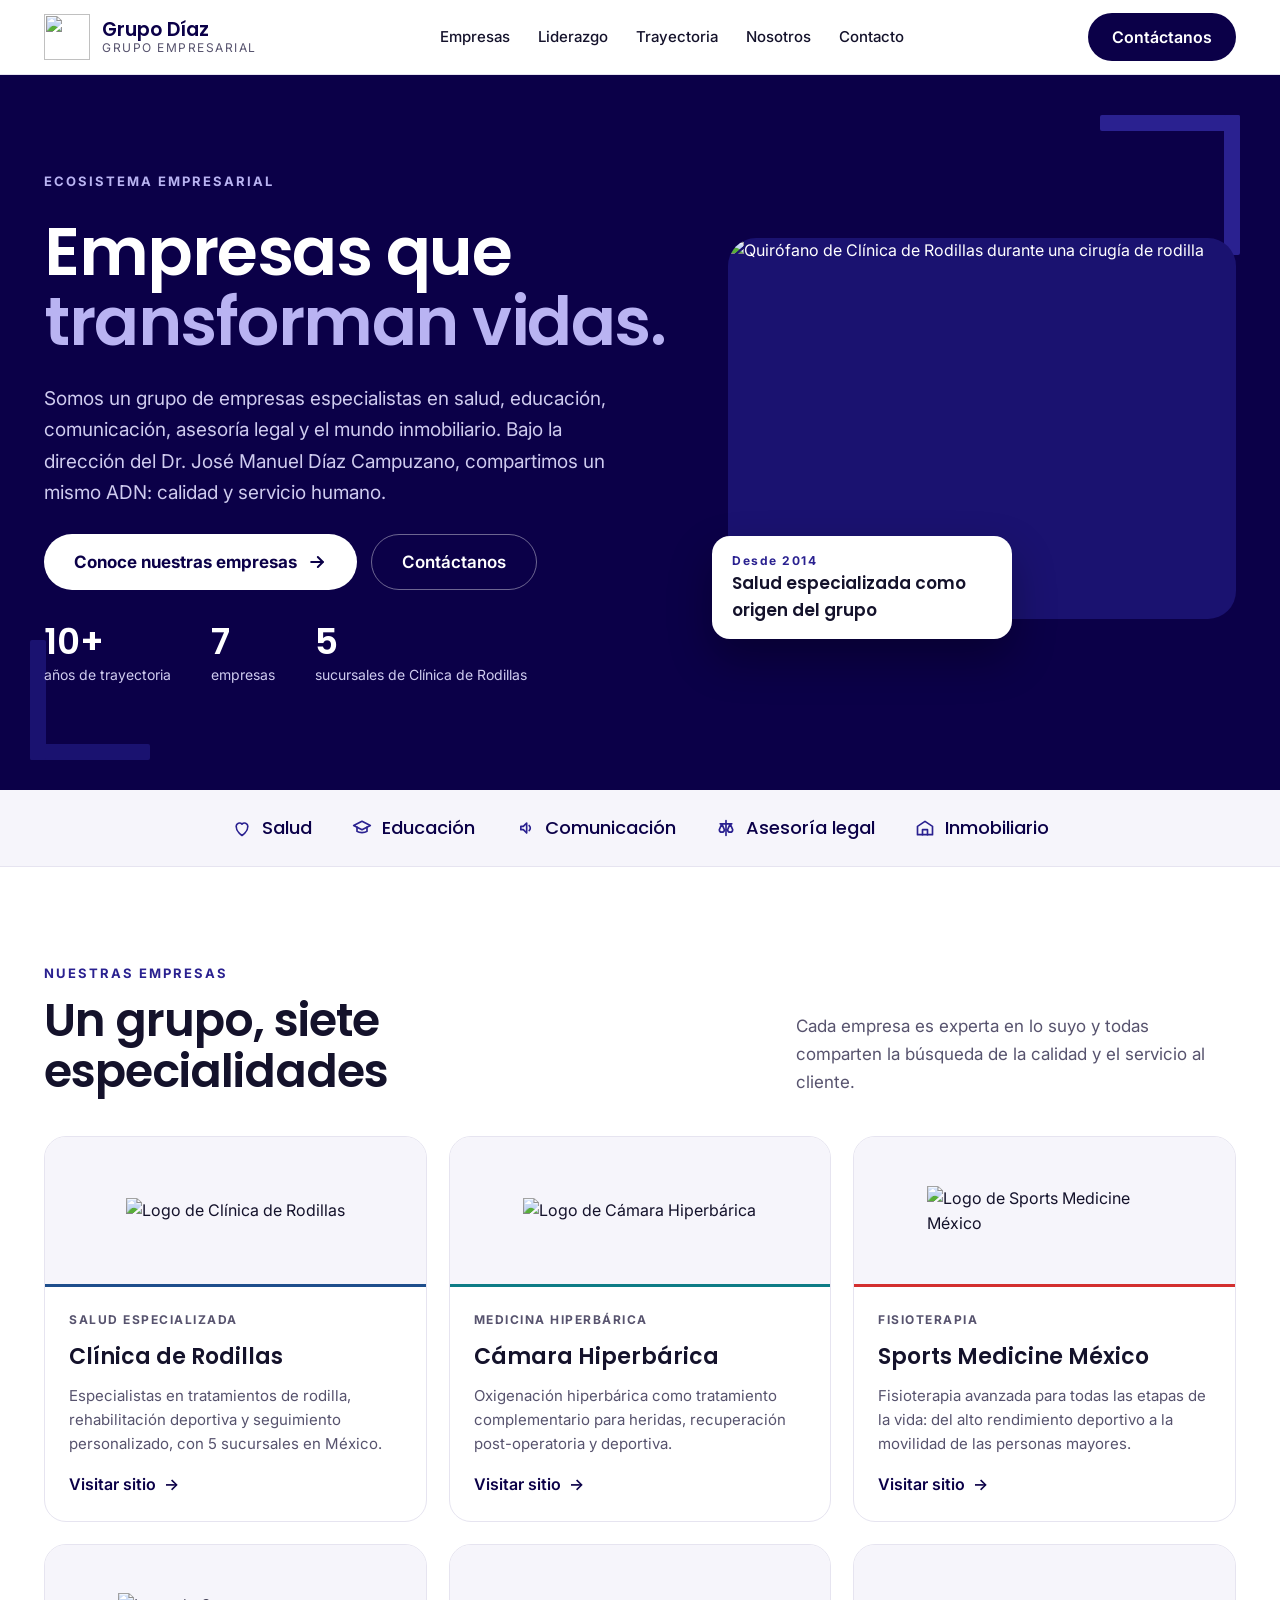
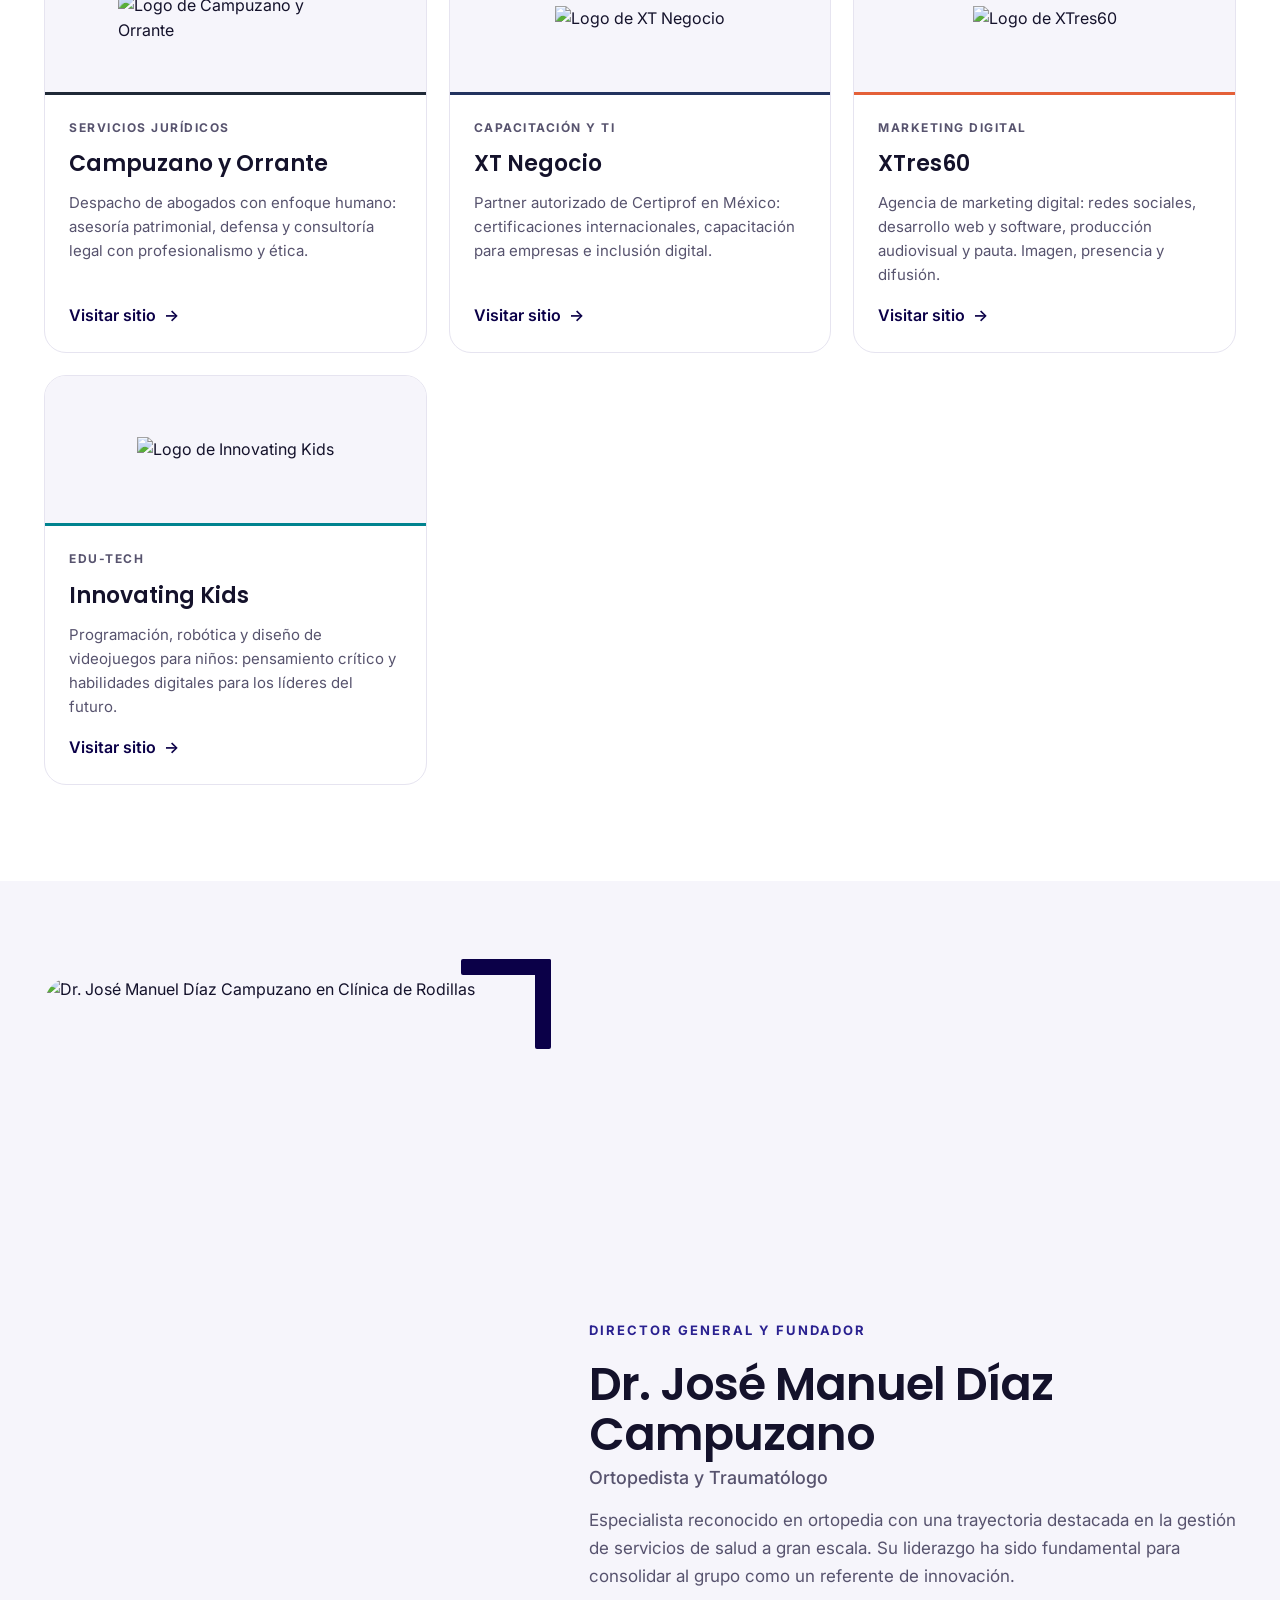
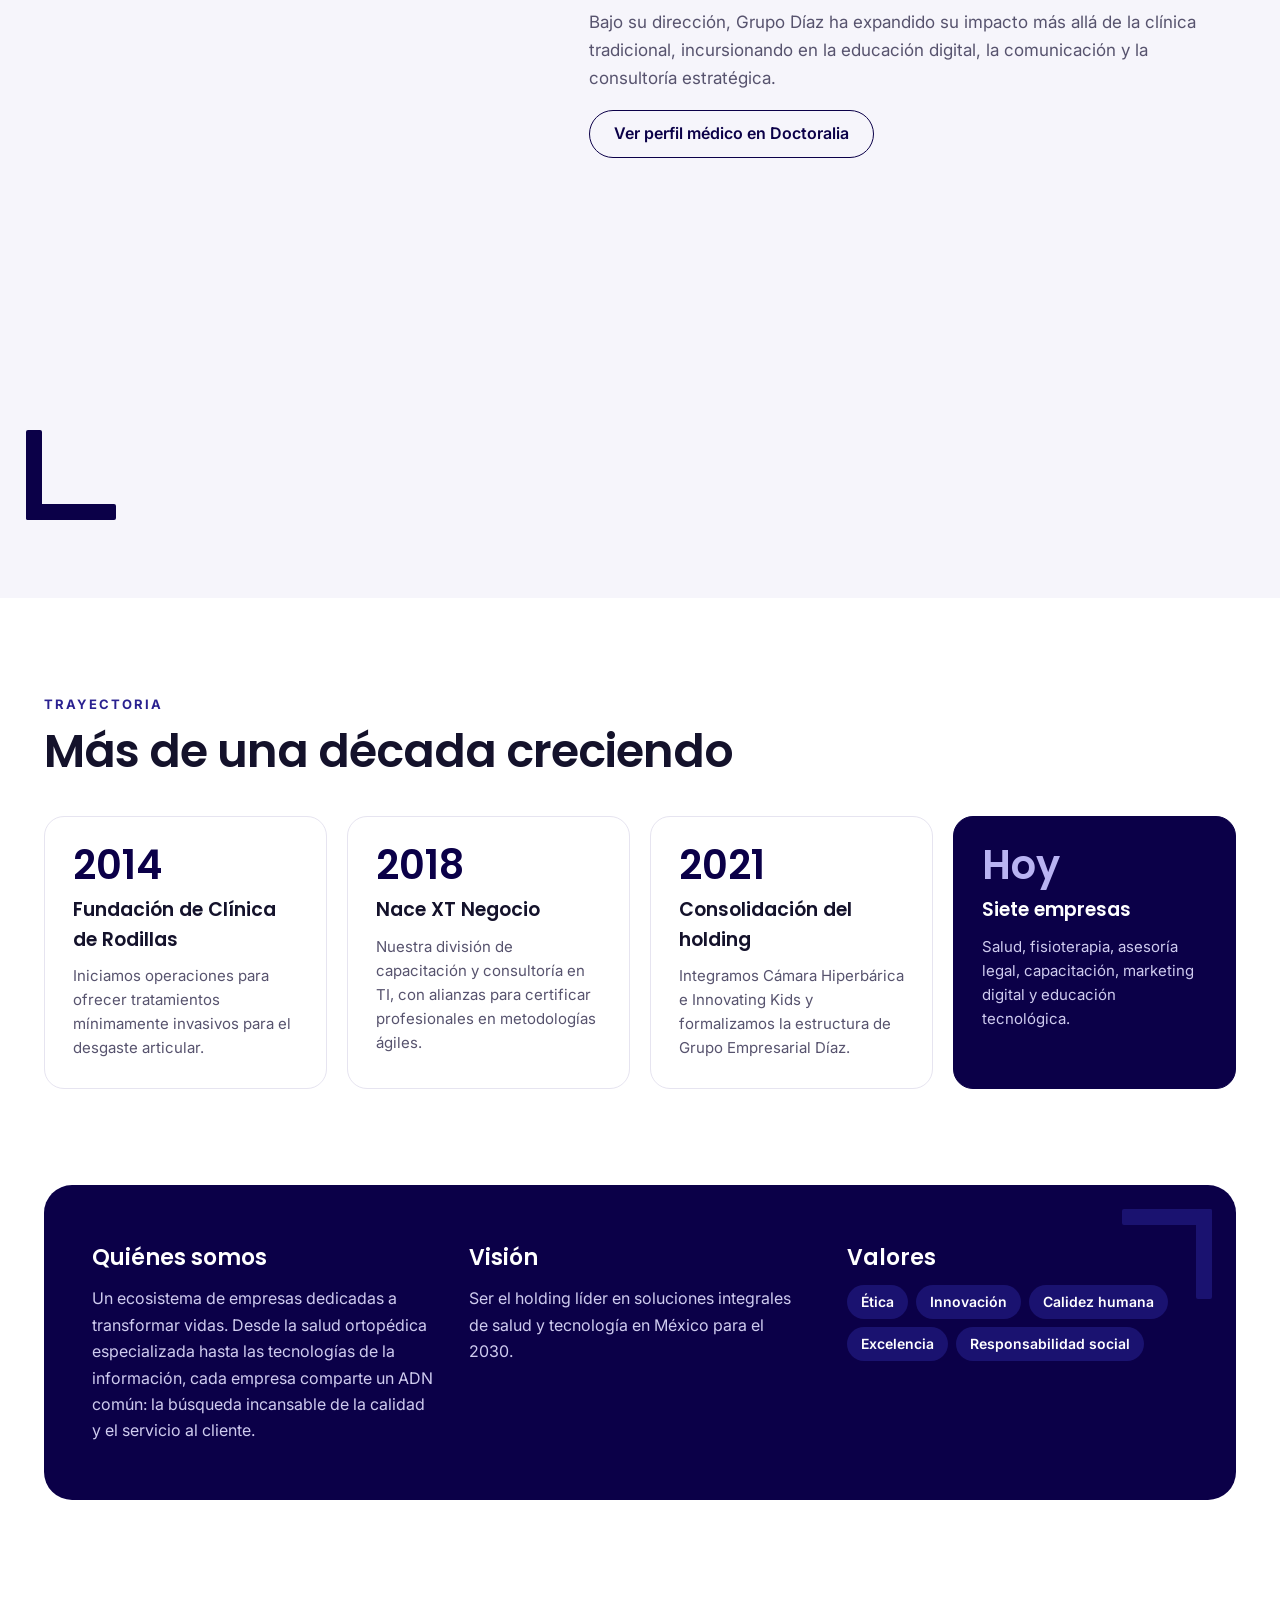
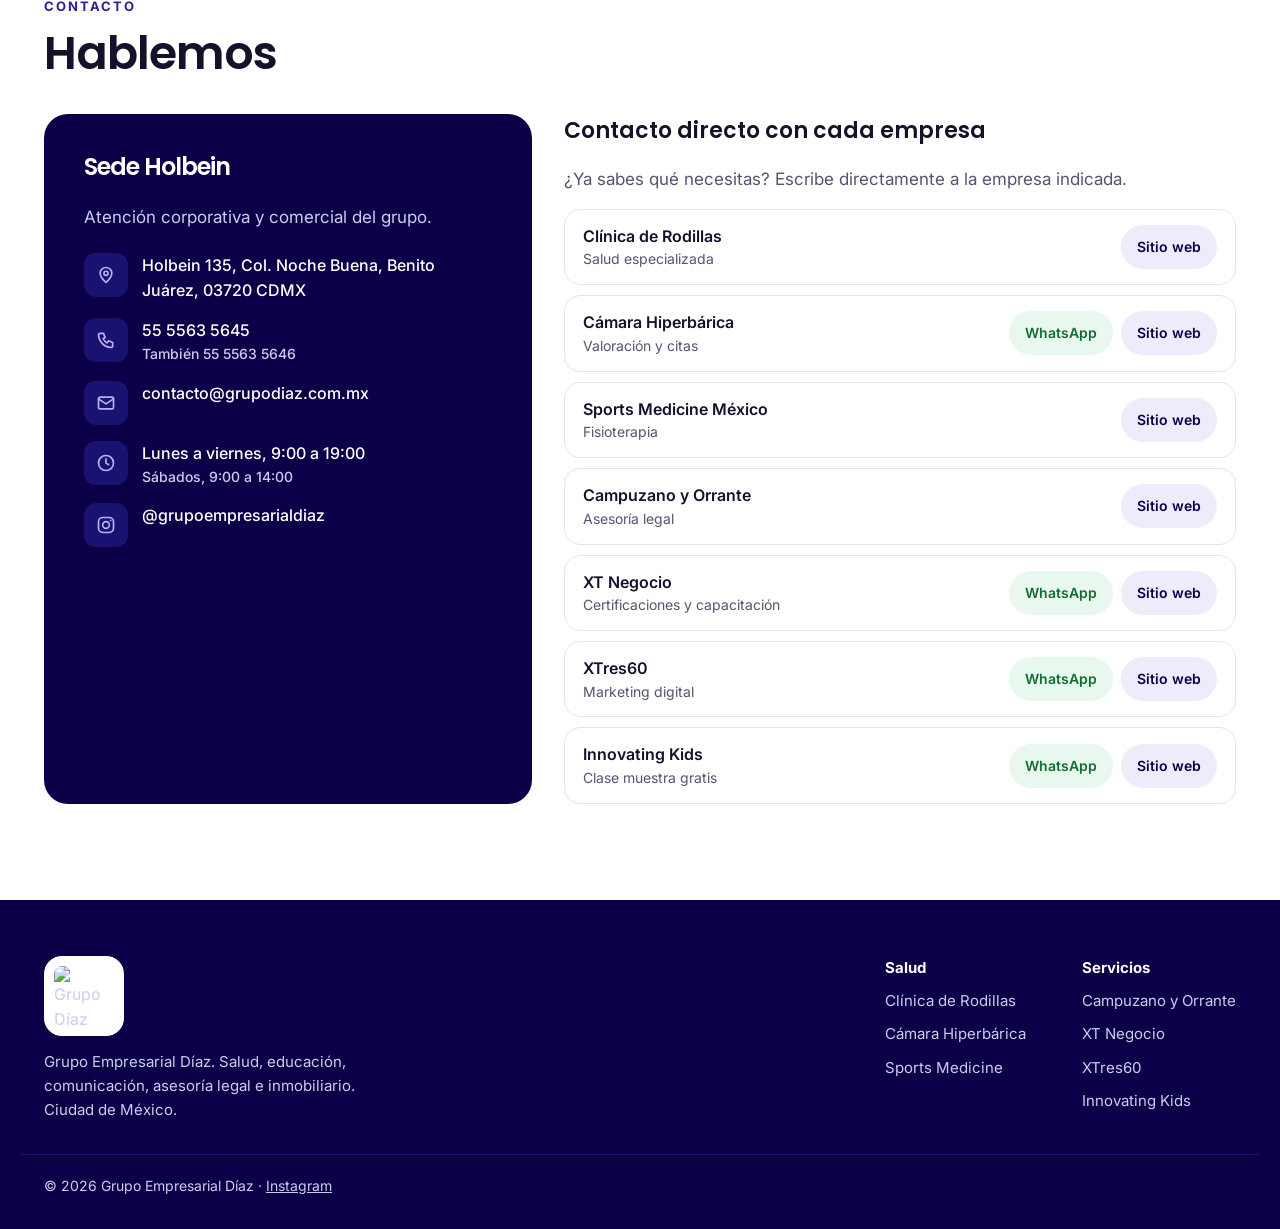
==== index.html @ 1ba54224 "Sitio nuevo de Grupo Empresarial Díaz Portal del grupo con la identidad del logo "GD" (índigo): sect" ====
<!doctype html>
<html lang="es-MX">
<head>
  <meta charset="utf-8">
  <meta name="viewport" content="width=device-width, initial-scale=1">
  <title>Grupo Empresarial Díaz | Salud, educación, comunicación y asesoría legal</title>
  <meta name="description" content="Grupo Empresarial Díaz: un ecosistema de empresas en salud, educación, comunicación, asesoría legal e inmobiliario, bajo la dirección del Dr. José Manuel Díaz Campuzano.">
  <link rel="canonical" href="https://grupoempresarialdiaz.com.mx/">
  <meta name="theme-color" content="#0B0048">

  <meta property="og:type" content="website">
  <meta property="og:locale" content="es_MX">
  <meta property="og:site_name" content="Grupo Empresarial Díaz">
  <meta property="og:title" content="Grupo Empresarial Díaz | Un ecosistema para transformar vidas">
  <meta property="og:description" content="Salud, educación, comunicación, asesoría legal e inmobiliario.">
  <meta property="og:url" content="https://grupoempresarialdiaz.com.mx/">
  <meta property="og:image" content="https://grupoempresarialdiaz.com.mx/img/gd.jpg">
  <meta name="twitter:card" content="summary_large_image">

  <link rel="icon" href="img/logo.png">
  <link rel="preconnect" href="https://fonts.googleapis.com">
  <link rel="preconnect" href="https://fonts.gstatic.com" crossorigin>
  <link href="https://fonts.googleapis.com/css2?family=Poppins:wght@500;600&family=Inter:wght@400;500;600;700&display=swap" rel="stylesheet">
  <link rel="stylesheet" href="css/styles.css">

  <script type="application/ld+json">
  {
    "@context": "https://schema.org",
    "@type": "Organization",
    "name": "Grupo Empresarial Díaz",
    "alternateName": "Grupo Díaz",
    "url": "https://grupoempresarialdiaz.com.mx/",
    "logo": "https://grupoempresarialdiaz.com.mx/img/logo.png",
    "telephone": "+52 55 5563 5645",
    "founder": { "@type": "Person", "name": "Dr. José Manuel Díaz Campuzano", "jobTitle": "Director General y Fundador" },
    "address": {
      "@type": "PostalAddress",
      "streetAddress": "Holbein 135, Col. Noche Buena",
      "addressLocality": "Benito Juárez",
      "addressRegion": "Ciudad de México",
      "postalCode": "03720",
      "addressCountry": "MX"
    },
    "sameAs": ["https://www.instagram.com/grupoempresarialdiaz"],
    "subOrganization": [
      { "@type": "MedicalClinic", "name": "Clínica de Rodillas", "url": "https://clinicaderodillas.com.mx/" },
      { "@type": "MedicalClinic", "name": "Cámara Hiperbárica", "url": "https://camarahiperbarica.mx/" },
      { "@type": "MedicalClinic", "name": "Sports Medicine México", "url": "https://sportsmedicine.com.mx/" },
      { "@type": "LegalService", "name": "Campuzano y Orrante", "url": "http://campuzanoyorrante.com.mx/" },
      { "@type": "EducationalOrganization", "name": "XT Negocio", "url": "https://www.xtnegocio.com.mx/" },
      { "@type": "ProfessionalService", "name": "XTres60", "url": "https://x360.com.mx/" },
      { "@type": "EducationalOrganization", "name": "Innovating Kids", "url": "https://www.innovatingkids.com.mx/" }
    ]
  }
  </script>
</head>
<body>
  <a class="skip-link" href="#contenido">Saltar al contenido</a>

  <header class="site-header">
    <div class="container header-inner">
      <a class="brand" href="#inicio" aria-label="Grupo Empresarial Díaz, inicio">
        <img src="img/logo.png" alt="" width="46" height="46">
        <span class="brand-text"><strong>Grupo Díaz</strong><span>Grupo Empresarial</span></span>
      </a>
      <nav class="main-nav" id="menu" aria-label="Principal">
        <a href="#empresas">Empresas</a>
        <a href="#liderazgo">Liderazgo</a>
        <a href="#trayectoria">Trayectoria</a>
        <a href="#nosotros">Nosotros</a>
        <a href="#contacto">Contacto</a>
      </nav>
      <div class="header-actions">
        <a class="btn btn-indigo" href="#contacto">Contáctanos</a>
        <button class="menu-toggle" type="button" aria-controls="menu" aria-expanded="false" aria-label="Abrir menú">
          <svg class="icon" viewBox="0 0 24 24" fill="none" stroke="currentColor" stroke-width="2.2" stroke-linecap="round" aria-hidden="true"><path d="M4 7h16M4 12h16M4 17h16"/></svg>
        </button>
      </div>
    </div>
  </header>

  <main id="contenido">
    <!-- HERO -->
    <section class="hero" id="inicio">
      <span class="corner tr" aria-hidden="true"></span>
      <span class="corner bl" aria-hidden="true"></span>
      <div class="container hero-inner">
        <div class="hero-copy">
          <p class="eyebrow">Ecosistema empresarial</p>
          <h1 class="display">Empresas que <span>transforman vidas.</span></h1>
          <p class="hero-lead">Somos un grupo de empresas especialistas en salud, educación, comunicación, asesoría legal y el mundo inmobiliario. Bajo la dirección del Dr. José Manuel Díaz Campuzano, compartimos un mismo ADN: calidad y servicio humano.</p>
          <div class="hero-ctas">
            <a class="btn btn-white btn-lg" href="#empresas">
              Conoce nuestras empresas
              <svg class="icon" viewBox="0 0 24 24" fill="none" stroke="currentColor" stroke-width="2.4" stroke-linecap="round" stroke-linejoin="round" aria-hidden="true"><path d="M5 12h14"/><path d="m13 6 6 6-6 6"/></svg>
            </a>
            <a class="btn btn-ghost-light btn-lg" href="#contacto">Contáctanos</a>
          </div>
          <div class="stats">
            <div><strong>10+</strong><span>años de trayectoria</span></div>
            <div><strong>7</strong><span>empresas</span></div>
            <div><strong>5</strong><span>sucursales de Clínica de Rodillas</span></div>
          </div>
        </div>
        <div class="hero-media">
          <div class="hero-photo"><img src="img/gd.jpg" alt="Quirófano de Clínica de Rodillas durante una cirugía de rodilla" width="1200" height="900" fetchpriority="high"></div>
          <div class="hero-tag"><small>Desde 2014</small><strong>Salud especializada como origen del grupo</strong></div>
        </div>
      </div>
    </section>

    <div class="sectors" aria-label="Sectores">
      <ul>
        <li><svg class="icon" viewBox="0 0 24 24" fill="none" stroke="currentColor" stroke-width="2" stroke-linecap="round" stroke-linejoin="round" aria-hidden="true"><path d="M12 21s-7-4.4-7-11a4 4 0 0 1 7-2.6A4 4 0 0 1 19 10c0 6.6-7 11-7 11z"/></svg>Salud</li>
        <li><svg class="icon" viewBox="0 0 24 24" fill="none" stroke="currentColor" stroke-width="2" stroke-linecap="round" stroke-linejoin="round" aria-hidden="true"><path d="M2 9l10-5 10 5-10 5z"/><path d="M6 11v5c3 2 9 2 12 0v-5"/></svg>Educación</li>
        <li><svg class="icon" viewBox="0 0 24 24" fill="none" stroke="currentColor" stroke-width="2" stroke-linecap="round" stroke-linejoin="round" aria-hidden="true"><path d="M7 10v4h3l4 4V6l-4 4H7z"/><path d="M17 9a4 4 0 0 1 0 6"/></svg>Comunicación</li>
        <li><svg class="icon" viewBox="0 0 24 24" fill="none" stroke="currentColor" stroke-width="2" stroke-linecap="round" stroke-linejoin="round" aria-hidden="true"><path d="M12 3v18M5 7h14M7 7l-3 7a3 3 0 0 0 6 0zM17 7l-3 7a3 3 0 0 0 6 0z"/></svg>Asesoría legal</li>
        <li><svg class="icon" viewBox="0 0 24 24" fill="none" stroke="currentColor" stroke-width="2" stroke-linecap="round" stroke-linejoin="round" aria-hidden="true"><path d="M3 10 12 4l9 6v10H3z"/><path d="M9 20v-6h6v6"/></svg>Inmobiliario</li>
      </ul>
    </div>

    <!-- EMPRESAS -->
    <section class="section" id="empresas">
      <div class="container">
        <div class="section-head">
          <div>
            <p class="eyebrow">Nuestras empresas</p>
            <h2 class="display h2">Un grupo, siete especialidades</h2>
          </div>
          <p class="lead">Cada empresa es experta en lo suyo y todas comparten la búsqueda de la calidad y el servicio al cliente.</p>
        </div>
        <div class="units">
          <article class="unit" style="--accent:#1E4E8C">
            <div class="unit-logo"><img src="img/unidades/clinicaderodillas.png" alt="Logo de Clínica de Rodillas" loading="lazy"></div>
            <div class="unit-body">
              <span class="unit-tag">Salud especializada</span>
              <h3>Clínica de Rodillas</h3>
              <p>Especialistas en tratamientos de rodilla, rehabilitación deportiva y seguimiento personalizado, con 5 sucursales en México.</p>
              <a class="unit-link" href="https://clinicaderodillas.com.mx/" target="_blank" rel="noopener">Visitar sitio <span aria-hidden="true">→</span></a>
            </div>
          </article>
          <article class="unit" style="--accent:#0E7C86">
            <div class="unit-logo"><img src="img/unidades/camarahiper.png" alt="Logo de Cámara Hiperbárica" loading="lazy"></div>
            <div class="unit-body">
              <span class="unit-tag">Medicina hiperbárica</span>
              <h3>Cámara Hiperbárica</h3>
              <p>Oxigenación hiperbárica como tratamiento complementario para heridas, recuperación post-operatoria y deportiva.</p>
              <a class="unit-link" href="https://camarahiperbarica.mx/" target="_blank" rel="noopener">Visitar sitio <span aria-hidden="true">→</span></a>
            </div>
          </article>
          <article class="unit" style="--accent:#D32F2F">
            <div class="unit-logo"><img src="https://sportsmedicine.com.mx/img/logo.png" alt="Logo de Sports Medicine México" loading="lazy"></div>
            <div class="unit-body">
              <span class="unit-tag">Fisioterapia</span>
              <h3>Sports Medicine México</h3>
              <p>Fisioterapia avanzada para todas las etapas de la vida: del alto rendimiento deportivo a la movilidad de las personas mayores.</p>
              <a class="unit-link" href="https://sportsmedicine.com.mx/" target="_blank" rel="noopener">Visitar sitio <span aria-hidden="true">→</span></a>
            </div>
          </article>
          <article class="unit" style="--accent:#1F2937">
            <div class="unit-logo"><img src="img/unidades/campuzanoyorrante.png" alt="Logo de Campuzano y Orrante" loading="lazy"></div>
            <div class="unit-body">
              <span class="unit-tag">Servicios jurídicos</span>
              <h3>Campuzano y Orrante</h3>
              <p>Despacho de abogados con enfoque humano: asesoría patrimonial, defensa y consultoría legal con profesionalismo y ética.</p>
              <a class="unit-link" href="http://campuzanoyorrante.com.mx/" target="_blank" rel="noopener">Visitar sitio <span aria-hidden="true">→</span></a>
            </div>
          </article>
          <article class="unit" style="--accent:#22335F">
            <div class="unit-logo"><img src="img/unidades/xtnegocio.png" alt="Logo de XT Negocio" loading="lazy"></div>
            <div class="unit-body">
              <span class="unit-tag">Capacitación y TI</span>
              <h3>XT Negocio</h3>
              <p>Partner autorizado de Certiprof en México: certificaciones internacionales, capacitación para empresas e inclusión digital.</p>
              <a class="unit-link" href="https://www.xtnegocio.com.mx/" target="_blank" rel="noopener">Visitar sitio <span aria-hidden="true">→</span></a>
            </div>
          </article>
          <article class="unit" style="--accent:#E46038">
            <div class="unit-logo"><img src="img/unidades/X360_naranja.png" alt="Logo de XTres60" loading="lazy"></div>
            <div class="unit-body">
              <span class="unit-tag">Marketing digital</span>
              <h3>XTres60</h3>
              <p>Agencia de marketing digital: redes sociales, desarrollo web y software, producción audiovisual y pauta. Imagen, presencia y difusión.</p>
              <a class="unit-link" href="https://x360.com.mx/" target="_blank" rel="noopener">Visitar sitio <span aria-hidden="true">→</span></a>
            </div>
          </article>
          <article class="unit" style="--accent:#00838F">
            <div class="unit-logo"><img src="img/unidades/kids.PNG" alt="Logo de Innovating Kids" loading="lazy"></div>
            <div class="unit-body">
              <span class="unit-tag">Edu-tech</span>
              <h3>Innovating Kids</h3>
              <p>Programación, robótica y diseño de videojuegos para niños: pensamiento crítico y habilidades digitales para los líderes del futuro.</p>
              <a class="unit-link" href="https://www.innovatingkids.com.mx/" target="_blank" rel="noopener">Visitar sitio <span aria-hidden="true">→</span></a>
            </div>
          </article>
        </div>
      </div>
    </section>

    <!-- LIDERAZGO -->
    <section class="section leader" id="liderazgo">
      <div class="container leader-inner">
        <div class="leader-photo">
          <img src="img/nosotros.jpg" alt="Dr. José Manuel Díaz Campuzano en Clínica de Rodillas" width="900" height="1125" loading="lazy">
          <span class="corner tr" aria-hidden="true"></span>
          <span class="corner bl" aria-hidden="true"></span>
        </div>
        <div class="leader-copy">
          <p class="eyebrow" style="margin:0">Director General y Fundador</p>
          <h2 class="display h2">Dr. José Manuel Díaz Campuzano<span>Ortopedista y Traumatólogo</span></h2>
          <p class="lead">Especialista reconocido en ortopedia con una trayectoria destacada en la gestión de servicios de salud a gran escala. Su liderazgo ha sido fundamental para consolidar al grupo como un referente de innovación.</p>
          <p class="lead">Bajo su dirección, Grupo Díaz ha expandido su impacto más allá de la clínica tradicional, incursionando en la educación digital, la comunicación y la consultoría estratégica.</p>
          <a class="btn btn-outline" href="https://www.doctoralia.com.mx/jose-manuel-diaz-campuzano-2/ortopedista-traumatologo/pachuca" target="_blank" rel="noopener">Ver perfil médico en Doctoralia</a>
        </div>
      </div>
    </section>

    <!-- TRAYECTORIA -->
    <section class="section" id="trayectoria">
      <div class="container">
        <p class="eyebrow">Trayectoria</p>
        <h2 class="display h2" style="margin-bottom:40px">Más de una década creciendo</h2>
        <ol class="timeline">
          <li><span class="year">2014</span><h3>Fundación de Clínica de Rodillas</h3><p>Iniciamos operaciones para ofrecer tratamientos mínimamente invasivos para el desgaste articular.</p></li>
          <li><span class="year">2018</span><h3>Nace XT Negocio</h3><p>Nuestra división de capacitación y consultoría en TI, con alianzas para certificar profesionales en metodologías ágiles.</p></li>
          <li><span class="year">2021</span><h3>Consolidación del holding</h3><p>Integramos Cámara Hiperbárica e Innovating Kids y formalizamos la estructura de Grupo Empresarial Díaz.</p></li>
          <li class="now"><span class="year">Hoy</span><h3>Siete empresas</h3><p>Salud, fisioterapia, asesoría legal, capacitación, marketing digital y educación tecnológica.</p></li>
        </ol>
      </div>
    </section>

    <!-- NOSOTROS -->
    <section id="nosotros">
      <div class="container">
        <div class="values-band">
          <span class="corner tr" aria-hidden="true"></span>
          <div><h3>Quiénes somos</h3><p>Un ecosistema de empresas dedicadas a transformar vidas. Desde la salud ortopédica especializada hasta las tecnologías de la información, cada empresa comparte un ADN común: la búsqueda incansable de la calidad y el servicio al cliente.</p></div>
          <div><h3>Visión</h3><p>Ser el holding líder en soluciones integrales de salud y tecnología en México para el 2030.</p></div>
          <div><h3>Valores</h3><ul><li>Ética</li><li>Innovación</li><li>Calidez humana</li><li>Excelencia</li><li>Responsabilidad social</li></ul></div>
        </div>
      </div>
    </section>

    <!-- CONTACTO -->
    <section class="section" id="contacto" style="padding-bottom:0">
      <div class="container">
        <p class="eyebrow">Contacto</p>
        <h2 class="display h2" style="margin-bottom:36px">Hablemos</h2>
        <div class="contact-wrap">
          <div class="contact-info">
            <h3 class="display" style="font-size:24px">Sede Holbein</h3>
            <p class="lead">Atención corporativa y comercial del grupo.</p>
            <ul class="contact-list">
              <li><a href="https://www.google.com/maps/search/?api=1&amp;query=Holbein+135+Noche+Buena+Benito+Juarez+03720+Ciudad+de+Mexico" target="_blank" rel="noopener"><span class="contact-icon"><svg class="icon" viewBox="0 0 24 24" fill="none" stroke="currentColor" stroke-width="2" stroke-linecap="round" stroke-linejoin="round" aria-hidden="true"><path d="M12 21s-7-6.2-7-11a7 7 0 1 1 14 0c0 4.8-7 11-7 11z"/><circle cx="12" cy="10" r="2.5"/></svg></span><span>Holbein 135, Col. Noche Buena, Benito Juárez, 03720 CDMX</span></a></li>
              <li><a href="tel:+525555635645"><span class="contact-icon"><svg class="icon" viewBox="0 0 24 24" fill="none" stroke="currentColor" stroke-width="2" stroke-linecap="round" stroke-linejoin="round" aria-hidden="true"><path d="M5 4h4l2 5-2.5 1.5a11 11 0 0 0 5 5L15 13l5 2v4a2 2 0 0 1-2 2A16 16 0 0 1 3 6a2 2 0 0 1 2-2"/></svg></span><span>55 5563 5645<small>También 55 5563 5646</small></span></a></li>
              <li><a href="mailto:contacto@grupodiaz.com.mx"><span class="contact-icon"><svg class="icon" viewBox="0 0 24 24" fill="none" stroke="currentColor" stroke-width="2" stroke-linecap="round" stroke-linejoin="round" aria-hidden="true"><rect x="3" y="5" width="18" height="14" rx="2"/><path d="m3 7 9 6 9-6"/></svg></span><span>contacto@grupodiaz.com.mx</span></a></li>
              <li><span class="contact-icon"><svg class="icon" viewBox="0 0 24 24" fill="none" stroke="currentColor" stroke-width="2" stroke-linecap="round" stroke-linejoin="round" aria-hidden="true"><circle cx="12" cy="12" r="9"/><path d="M12 7v5l3 2"/></svg></span><span>Lunes a viernes, 9:00 a 19:00<small>Sábados, 9:00 a 14:00</small></span></li>
              <li><a href="https://www.instagram.com/grupoempresarialdiaz" target="_blank" rel="noopener"><span class="contact-icon"><svg class="icon" viewBox="0 0 24 24" fill="none" stroke="currentColor" stroke-width="2" stroke-linecap="round" stroke-linejoin="round" aria-hidden="true"><rect x="3" y="3" width="18" height="18" rx="5"/><circle cx="12" cy="12" r="4"/><path d="M17.5 6.5h.01"/></svg></span><span>@grupoempresarialdiaz</span></a></li>
            </ul>
          </div>
          <div class="direct">
            <h3>Contacto directo con cada empresa</h3>
            <p class="lead">¿Ya sabes qué necesitas? Escribe directamente a la empresa indicada.</p>
            <ul class="direct-list">
              <li><span class="who"><strong>Clínica de Rodillas</strong><span>Salud especializada</span></span><span class="actions"><a class="pill-btn pill-site" href="https://clinicaderodillas.com.mx/" target="_blank" rel="noopener">Sitio web</a></span></li>
              <li><span class="who"><strong>Cámara Hiperbárica</strong><span>Valoración y citas</span></span><span class="actions"><a class="pill-btn pill-wa" href="https://wa.me/525552078070" target="_blank" rel="noopener">WhatsApp</a><a class="pill-btn pill-site" href="https://camarahiperbarica.mx/" target="_blank" rel="noopener">Sitio web</a></span></li>
              <li><span class="who"><strong>Sports Medicine México</strong><span>Fisioterapia</span></span><span class="actions"><a class="pill-btn pill-site" href="https://sportsmedicine.com.mx/" target="_blank" rel="noopener">Sitio web</a></span></li>
              <li><span class="who"><strong>Campuzano y Orrante</strong><span>Asesoría legal</span></span><span class="actions"><a class="pill-btn pill-site" href="http://campuzanoyorrante.com.mx/" target="_blank" rel="noopener">Sitio web</a></span></li>
              <li><span class="who"><strong>XT Negocio</strong><span>Certificaciones y capacitación</span></span><span class="actions"><a class="pill-btn pill-wa" href="https://wa.me/525543943214" target="_blank" rel="noopener">WhatsApp</a><a class="pill-btn pill-site" href="https://www.xtnegocio.com.mx/" target="_blank" rel="noopener">Sitio web</a></span></li>
              <li><span class="who"><strong>XTres60</strong><span>Marketing digital</span></span><span class="actions"><a class="pill-btn pill-wa" href="https://wa.me/525554768850" target="_blank" rel="noopener">WhatsApp</a><a class="pill-btn pill-site" href="https://x360.com.mx/" target="_blank" rel="noopener">Sitio web</a></span></li>
              <li><span class="who"><strong>Innovating Kids</strong><span>Clase muestra gratis</span></span><span class="actions"><a class="pill-btn pill-wa" href="https://wa.me/525570466241" target="_blank" rel="noopener">WhatsApp</a><a class="pill-btn pill-site" href="https://www.innovatingkids.com.mx/" target="_blank" rel="noopener">Sitio web</a></span></li>
            </ul>
          </div>
        </div>
      </div>
    </section>
  </main>

  <footer class="site-footer">
    <div class="container footer-inner">
      <div class="footer-brand">
        <img class="logo-tile" src="img/logo.png" alt="Grupo Díaz" width="80" height="80" loading="lazy">
        <p>Grupo Empresarial Díaz. Salud, educación, comunicación, asesoría legal e inmobiliario. Ciudad de México.</p>
      </div>
      <nav class="footer-nav" aria-label="Pie de página">
        <div>
          <strong>Salud</strong>
          <a href="https://clinicaderodillas.com.mx/" target="_blank" rel="noopener">Clínica de Rodillas</a>
          <a href="https://camarahiperbarica.mx/" target="_blank" rel="noopener">Cámara Hiperbárica</a>
          <a href="https://sportsmedicine.com.mx/" target="_blank" rel="noopener">Sports Medicine</a>
        </div>
        <div>
          <strong>Servicios</strong>
          <a href="http://campuzanoyorrante.com.mx/" target="_blank" rel="noopener">Campuzano y Orrante</a>
          <a href="https://www.xtnegocio.com.mx/" target="_blank" rel="noopener">XT Negocio</a>
          <a href="https://x360.com.mx/" target="_blank" rel="noopener">XTres60</a>
          <a href="https://www.innovatingkids.com.mx/" target="_blank" rel="noopener">Innovating Kids</a>
        </div>
      </nav>
    </div>
    <div class="container footer-bottom">© <span id="year">2026</span> Grupo Empresarial Díaz · <a href="https://www.instagram.com/grupoempresarialdiaz" target="_blank" rel="noopener">Instagram</a></div>
  </footer>

  <script src="js/main.js"></script>
</body>
</html>
---- css/styles.css ----
/* Grupo Empresarial Díaz
   Marca (logo "GD"): índigo #0B0048. Acento lavanda #B9B3F2 sobre fondo oscuro.
   Motivo: las esquinas en escuadra del logo. */

:root {
  --indigo: #0B0048;
  --indigo-2: #1A1270;
  --indigo-3: #2A2190;
  --lav: #B9B3F2;
  --lav-soft: #EEECFB;
  --ink: #14122B;
  --muted: #57536E;
  --on-dark: #CFCBEF;
  --soft: #F6F5FB;
  --line: #E6E4F0;
  --radius: 22px;
  --max: 1240px;
  --font-display: 'Poppins', system-ui, sans-serif;
  --font-body: 'Inter', system-ui, -apple-system, 'Segoe UI', sans-serif;
}

*, *::before, *::after { box-sizing: border-box; }
html { scroll-behavior: smooth; scroll-padding-top: 80px; }
@media (prefers-reduced-motion: reduce) { html { scroll-behavior: auto; } }
body { margin: 0; font-family: var(--font-body); color: var(--ink); background: #fff; line-height: 1.55; -webkit-font-smoothing: antialiased; }
img { max-width: 100%; display: block; }
a { color: var(--indigo-3); }
a:hover { color: var(--indigo); }
h1, h2, h3, p { margin: 0; }
:focus-visible { outline: 3px solid var(--lav); outline-offset: 2px; }

.container { max-width: var(--max); margin: 0 auto; padding: 0 24px; }
.eyebrow { font-weight: 700; font-size: 13px; letter-spacing: 2px; color: var(--indigo-3); text-transform: uppercase; margin-bottom: 12px; }
.display { font-family: var(--font-display); font-weight: 600; letter-spacing: -1px; line-height: 1.1; }
.h2 { font-size: clamp(30px, 3.6vw, 46px); }
.lead { font-size: 17px; line-height: 1.65; color: var(--muted); }
.skip-link { position: absolute; left: -999px; top: 8px; background: var(--lav); color: var(--indigo); padding: 10px 16px; border-radius: 10px; z-index: 100; font-weight: 700; }
.skip-link:focus { left: 8px; }
.icon { width: 20px; height: 20px; flex: none; }

/* Escuadras del logo */
.corner { position: absolute; width: 90px; height: 90px; pointer-events: none; }
.corner::before, .corner::after { content: ''; position: absolute; background: currentColor; border-radius: 2px; }
.corner::before { width: 100%; height: 16px; }
.corner::after { width: 16px; height: 100%; }
.corner.tr::before, .corner.tr::after { top: 0; right: 0; }
.corner.bl::before, .corner.bl::after { bottom: 0; left: 0; }

/* Botones */
.btn { display: inline-flex; align-items: center; justify-content: center; gap: 10px; min-height: 48px; padding: 0 24px; border-radius: 999px; font-weight: 600; text-decoration: none; border: 0; cursor: pointer; white-space: nowrap; transition: transform .15s ease, background .15s ease; }
.btn:hover { transform: translateY(-1px); }
.btn-indigo { background: var(--indigo); color: #fff; }
.btn-indigo:hover { background: var(--indigo-2); color: #fff; }
.btn-white { background: #fff; color: var(--indigo); font-weight: 700; }
.btn-white:hover { color: var(--indigo); }
.btn-ghost-light { border: 1.5px solid rgba(255,255,255,.4); color: #fff; }
.btn-ghost-light:hover { color: #fff; background: rgba(255,255,255,.06); }
.btn-outline { border: 1.5px solid var(--indigo); color: var(--indigo); }
.btn-outline:hover { background: var(--lav-soft); color: var(--indigo); }
.btn-lg { min-height: 56px; padding: 0 30px; font-size: 17px; }

/* Encabezado */
.site-header { position: sticky; top: 0; z-index: 50; background: rgba(255,255,255,.95); backdrop-filter: blur(10px); -webkit-backdrop-filter: blur(10px); border-bottom: 1px solid var(--line); }
.header-inner { display: flex; align-items: center; justify-content: space-between; gap: 16px; min-height: 74px; }
.brand { display: flex; align-items: center; gap: 12px; text-decoration: none; color: var(--indigo); }
.brand img { width: 46px; height: 46px; }
.brand-text { display: flex; flex-direction: column; line-height: 1.1; white-space: nowrap; }
.brand-text strong { font-family: var(--font-display); font-weight: 600; font-size: 19px; }
.brand-text span { font-size: 12px; letter-spacing: 1.5px; color: var(--muted); text-transform: uppercase; }
.main-nav { display: flex; gap: 28px; font-weight: 500; font-size: 15px; }
.main-nav a { color: var(--ink); text-decoration: none; }
.main-nav a:hover { color: var(--indigo-3); }
.header-actions { display: flex; align-items: center; gap: 10px; }
.menu-toggle { display: none; width: 46px; height: 46px; border-radius: 50%; border: 1.5px solid var(--line); background: #fff; color: var(--ink); align-items: center; justify-content: center; cursor: pointer; }
@media (max-width: 980px) {
  .main-nav { position: absolute; top: 74px; left: 0; right: 0; flex-direction: column; gap: 0; background: #fff; border-bottom: 1px solid var(--line); padding: 8px 24px 16px; display: none; }
  .main-nav.is-open { display: flex; }
  .main-nav a { padding: 12px 0; border-bottom: 1px solid var(--line); }
  .menu-toggle { display: inline-flex; }
}
@media (max-width: 640px) { .header-actions .btn-indigo { display: none; } .brand-text strong { font-size: 17px; } }

/* Hero */
.hero { background: var(--indigo); color: #fff; position: relative; overflow: hidden; }
.hero .corner.tr { right: 40px; top: 40px; color: var(--indigo-3); width: 140px; height: 140px; }
.hero .corner.bl { left: 30px; bottom: 30px; color: var(--indigo-2); width: 120px; height: 120px; }
.hero-inner { position: relative; display: flex; flex-wrap: wrap; align-items: center; gap: 56px; padding: 96px 24px 104px; }
.hero-copy { flex: 1 1 540px; min-width: 0; display: flex; flex-direction: column; gap: 26px; }
.hero .eyebrow { color: var(--lav); margin: 0; }
.hero h1 { font-size: clamp(40px, 5.2vw, 70px); line-height: 1.05; letter-spacing: -1.5px; }
.hero h1 span { color: var(--lav); }
.hero-lead { font-size: 19px; line-height: 1.65; color: var(--on-dark); max-width: 580px; }
.hero-ctas { display: flex; flex-wrap: wrap; gap: 14px; }
.stats { display: flex; flex-wrap: wrap; gap: 40px; padding-top: 8px; }
.stats div { display: flex; flex-direction: column; }
.stats strong { font-family: var(--font-display); font-size: 36px; font-weight: 600; line-height: 1; }
.stats span { font-size: 14px; color: var(--on-dark); margin-top: 4px; }
.hero-media { flex: 1 1 420px; min-width: 0; position: relative; }
.hero-photo { border-radius: 28px; overflow: hidden; aspect-ratio: 4 / 3; background: var(--indigo-2); }
.hero-photo img { width: 100%; height: 100%; object-fit: cover; }
.hero-tag { position: absolute; left: -16px; bottom: -20px; padding: 16px 20px; border-radius: 18px; background: #fff; color: var(--ink); box-shadow: 0 20px 44px rgba(0,0,0,.3); max-width: 300px; }
.hero-tag small { display: block; font-size: 12px; font-weight: 700; letter-spacing: 1.5px; color: var(--indigo-3); }
.hero-tag strong { font-family: var(--font-display); font-weight: 600; font-size: 17px; }
@media (max-width: 640px) {
  .hero-inner { padding: 56px 20px 72px; gap: 48px; }
  .hero-lead { font-size: 17px; }
  .hero-ctas .btn { width: 100%; }
  .stats { gap: 28px; }
  .hero-tag { left: 12px; right: 12px; max-width: none; }
  .hero .corner.tr { width: 80px; height: 80px; right: 16px; top: 16px; }
}

/* Sectores */
.sectors { border-bottom: 1px solid var(--line); background: var(--soft); }
.sectors ul { display: flex; flex-wrap: wrap; justify-content: center; gap: 12px 40px; list-style: none; margin: 0; padding: 24px; font-family: var(--font-display); font-weight: 500; font-size: 18px; color: var(--indigo); }
.sectors li { display: flex; align-items: center; gap: 10px; }
.sectors svg { color: var(--indigo-3); }

/* Secciones */
.section { padding: 96px 0; }
.section-head { display: flex; flex-wrap: wrap; justify-content: space-between; align-items: flex-end; gap: 20px; margin-bottom: 40px; }
.section-head > div { max-width: 640px; }
.section-head .lead { max-width: 440px; }
@media (max-width: 640px) { .section { padding: 64px 0; } }

/* Empresas */
.units { display: grid; grid-template-columns: repeat(auto-fill, minmax(min(100%, 360px), 1fr)); gap: 22px; }
.unit { display: flex; flex-direction: column; border-radius: var(--radius); border: 1.5px solid var(--line); background: #fff; overflow: hidden; transition: border-color .15s ease, transform .15s ease, box-shadow .15s ease; }
.unit:hover { border-color: var(--lav); transform: translateY(-3px); box-shadow: 0 16px 40px rgba(11,0,72,.08); }
.unit-logo { height: 150px; display: flex; align-items: center; justify-content: center; padding: 22px; background: var(--soft); border-bottom: 3px solid var(--accent, var(--indigo)); }
.unit-logo img { max-height: 100%; max-width: 70%; object-fit: contain; }
.unit-body { padding: 24px; display: flex; flex-direction: column; gap: 10px; flex: 1; }
.unit-tag { font-size: 12px; font-weight: 700; letter-spacing: 1.5px; color: var(--muted); text-transform: uppercase; }
.unit h3 { font-family: var(--font-display); font-size: 22px; font-weight: 600; }
.unit p { font-size: 15px; line-height: 1.6; color: var(--muted); flex: 1; }
.unit-link { margin-top: 6px; display: inline-flex; align-items: center; gap: 8px; font-weight: 600; text-decoration: none; color: var(--indigo); }
.unit-link:hover { color: var(--indigo-3); }

/* Liderazgo */
.leader { background: var(--soft); }
.leader-inner { display: flex; flex-wrap: wrap; gap: 56px; align-items: center; }
.leader-photo { flex: 1 1 360px; min-width: 0; position: relative; }
.leader-photo img { width: 100%; aspect-ratio: 4 / 5; object-fit: cover; border-radius: 28px; }
.leader-photo .corner.tr { right: -18px; top: -18px; color: var(--indigo); }
.leader-photo .corner.bl { left: -18px; bottom: -18px; color: var(--indigo); }
.leader-copy { flex: 1.3 1 480px; min-width: 0; display: flex; flex-direction: column; gap: 18px; }
.leader-copy h2 span { display: block; font-size: 18px; font-weight: 500; color: var(--muted); letter-spacing: 0; margin-top: 8px; font-family: var(--font-body); }
.leader-copy .btn { align-self: flex-start; }
@media (max-width: 640px) { .leader-photo .corner { display: none; } .leader-copy .btn { width: 100%; } }

/* Trayectoria */
.timeline { list-style: none; margin: 0; padding: 0; display: grid; grid-template-columns: repeat(auto-fit, minmax(240px, 1fr)); gap: 20px; }
.timeline li { position: relative; padding: 28px; border-radius: 20px; border: 1.5px solid var(--line); display: flex; flex-direction: column; gap: 10px; }
.timeline .year { font-family: var(--font-display); font-weight: 600; font-size: 40px; line-height: 1; color: var(--indigo); }
.timeline h3 { font-family: var(--font-display); font-size: 19px; font-weight: 600; }
.timeline p { font-size: 15px; line-height: 1.6; color: var(--muted); }
.timeline li.now { background: var(--indigo); border-color: var(--indigo); color: #fff; }
.timeline li.now .year { color: var(--lav); }
.timeline li.now p { color: var(--on-dark); }

/* Valores */
.values-band { border-radius: 28px; background: var(--indigo); color: #fff; padding: 56px 48px; display: grid; grid-template-columns: repeat(auto-fit, minmax(260px, 1fr)); gap: 36px; position: relative; overflow: hidden; }
.values-band .corner.tr { right: 24px; top: 24px; color: var(--indigo-2); }
.values-band h3 { font-family: var(--font-display); font-size: 22px; font-weight: 600; margin-bottom: 10px; }
.values-band p { font-size: 16px; line-height: 1.65; color: var(--on-dark); }
.values-band ul { list-style: none; margin: 0; padding: 0; display: flex; flex-wrap: wrap; gap: 8px; }
.values-band li { padding: 6px 14px; border-radius: 999px; background: var(--indigo-2); font-size: 14px; font-weight: 600; }
@media (max-width: 640px) { .values-band { padding: 36px 24px; border-radius: 22px; } }

/* Contacto */
.contact-wrap { display: flex; flex-wrap: wrap; gap: 32px; }
.contact-info { flex: 1 1 380px; min-width: 0; border-radius: 24px; background: var(--indigo); color: #fff; padding: 40px; display: flex; flex-direction: column; gap: 22px; }
.contact-info .lead { color: var(--on-dark); }
.contact-list { list-style: none; margin: 0; padding: 0; display: flex; flex-direction: column; gap: 16px; font-weight: 500; }
.contact-list li, .contact-list a { display: flex; align-items: flex-start; gap: 14px; color: #fff; text-decoration: none; }
.contact-list a:hover { color: var(--lav); }
.contact-icon { flex: none; width: 44px; height: 44px; border-radius: 12px; background: var(--indigo-2); color: var(--lav); display: flex; align-items: center; justify-content: center; }
.contact-list small { display: block; color: var(--on-dark); font-size: 14px; }
.direct { flex: 1.4 1 520px; min-width: 0; display: flex; flex-direction: column; gap: 16px; }
.direct h3 { font-family: var(--font-display); font-size: 22px; font-weight: 600; }
.direct-list { list-style: none; margin: 0; padding: 0; display: flex; flex-direction: column; gap: 10px; }
.direct-list li { display: flex; flex-wrap: wrap; align-items: center; justify-content: space-between; gap: 12px; padding: 14px 18px; border-radius: 16px; border: 1.5px solid var(--line); }
.direct-list .who { display: flex; flex-direction: column; }
.direct-list .who strong { font-weight: 600; }
.direct-list .who span { font-size: 14px; color: var(--muted); }
.direct-list .actions { display: flex; gap: 8px; }
.pill-btn { display: inline-flex; align-items: center; gap: 6px; min-height: 44px; padding: 0 16px; border-radius: 999px; font-size: 14px; font-weight: 600; text-decoration: none; }
.pill-wa { background: #E8F8EE; color: #136C34; }
.pill-wa:hover { background: #D3F2DF; color: #0E5428; }
.pill-site { background: var(--lav-soft); color: var(--indigo); }
.pill-site:hover { background: #E1DEF8; color: var(--indigo); }

/* Pie */
.site-footer { background: var(--indigo); color: var(--on-dark); margin-top: 96px; }
.footer-inner { display: flex; flex-wrap: wrap; justify-content: space-between; gap: 32px; padding: 56px 24px 32px; }
.footer-brand { flex: 1 1 300px; display: flex; flex-direction: column; gap: 14px; }
.footer-brand .logo-tile { width: 80px; height: 80px; border-radius: 18px; background: #fff; padding: 10px; }
.footer-brand p { font-size: 15px; line-height: 1.6; max-width: 360px; }
.footer-nav { display: flex; flex-wrap: wrap; gap: 56px; font-size: 15px; }
.footer-nav div { display: flex; flex-direction: column; gap: 10px; }
.footer-nav strong { color: #fff; }
.footer-nav a { color: var(--on-dark); text-decoration: none; }
.footer-nav a:hover { color: #fff; }
.footer-bottom { border-top: 1px solid var(--indigo-2); padding: 20px 24px 32px; font-size: 14px; }
.footer-bottom a { color: var(--on-dark); }
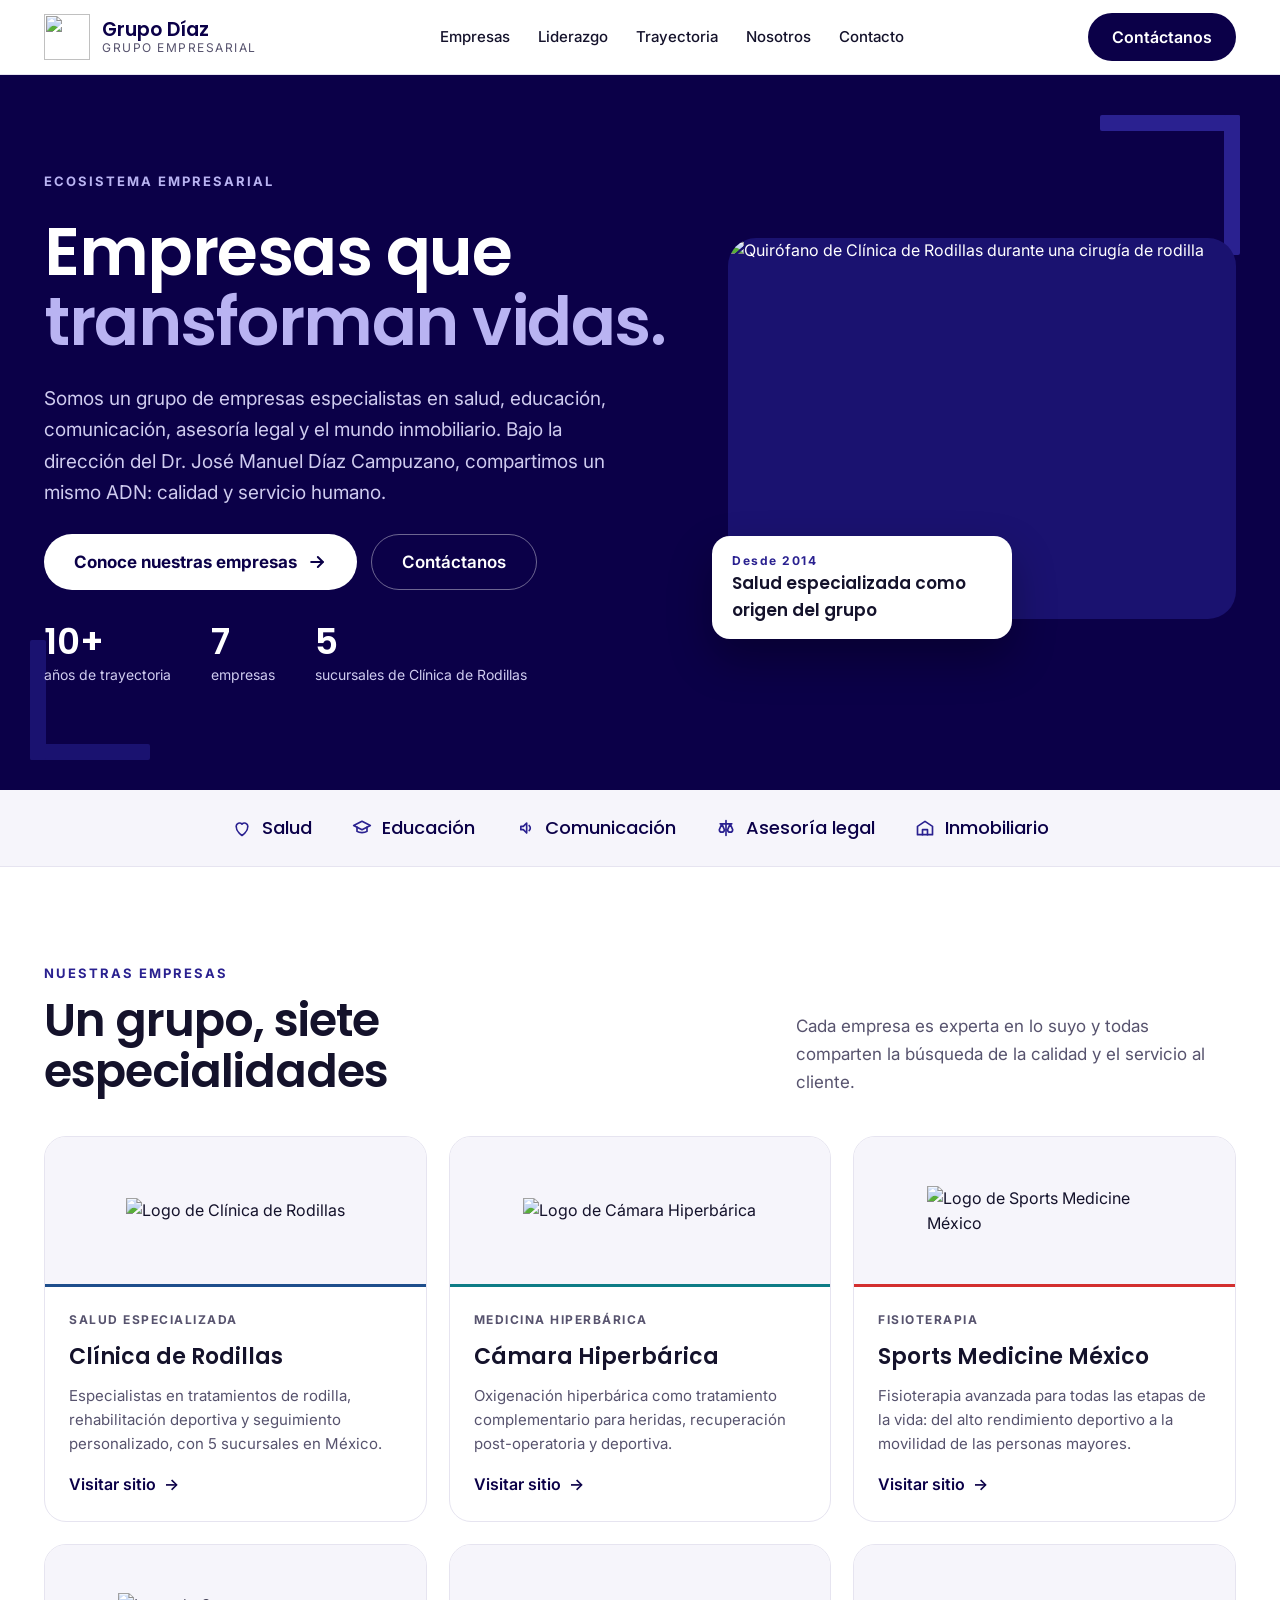
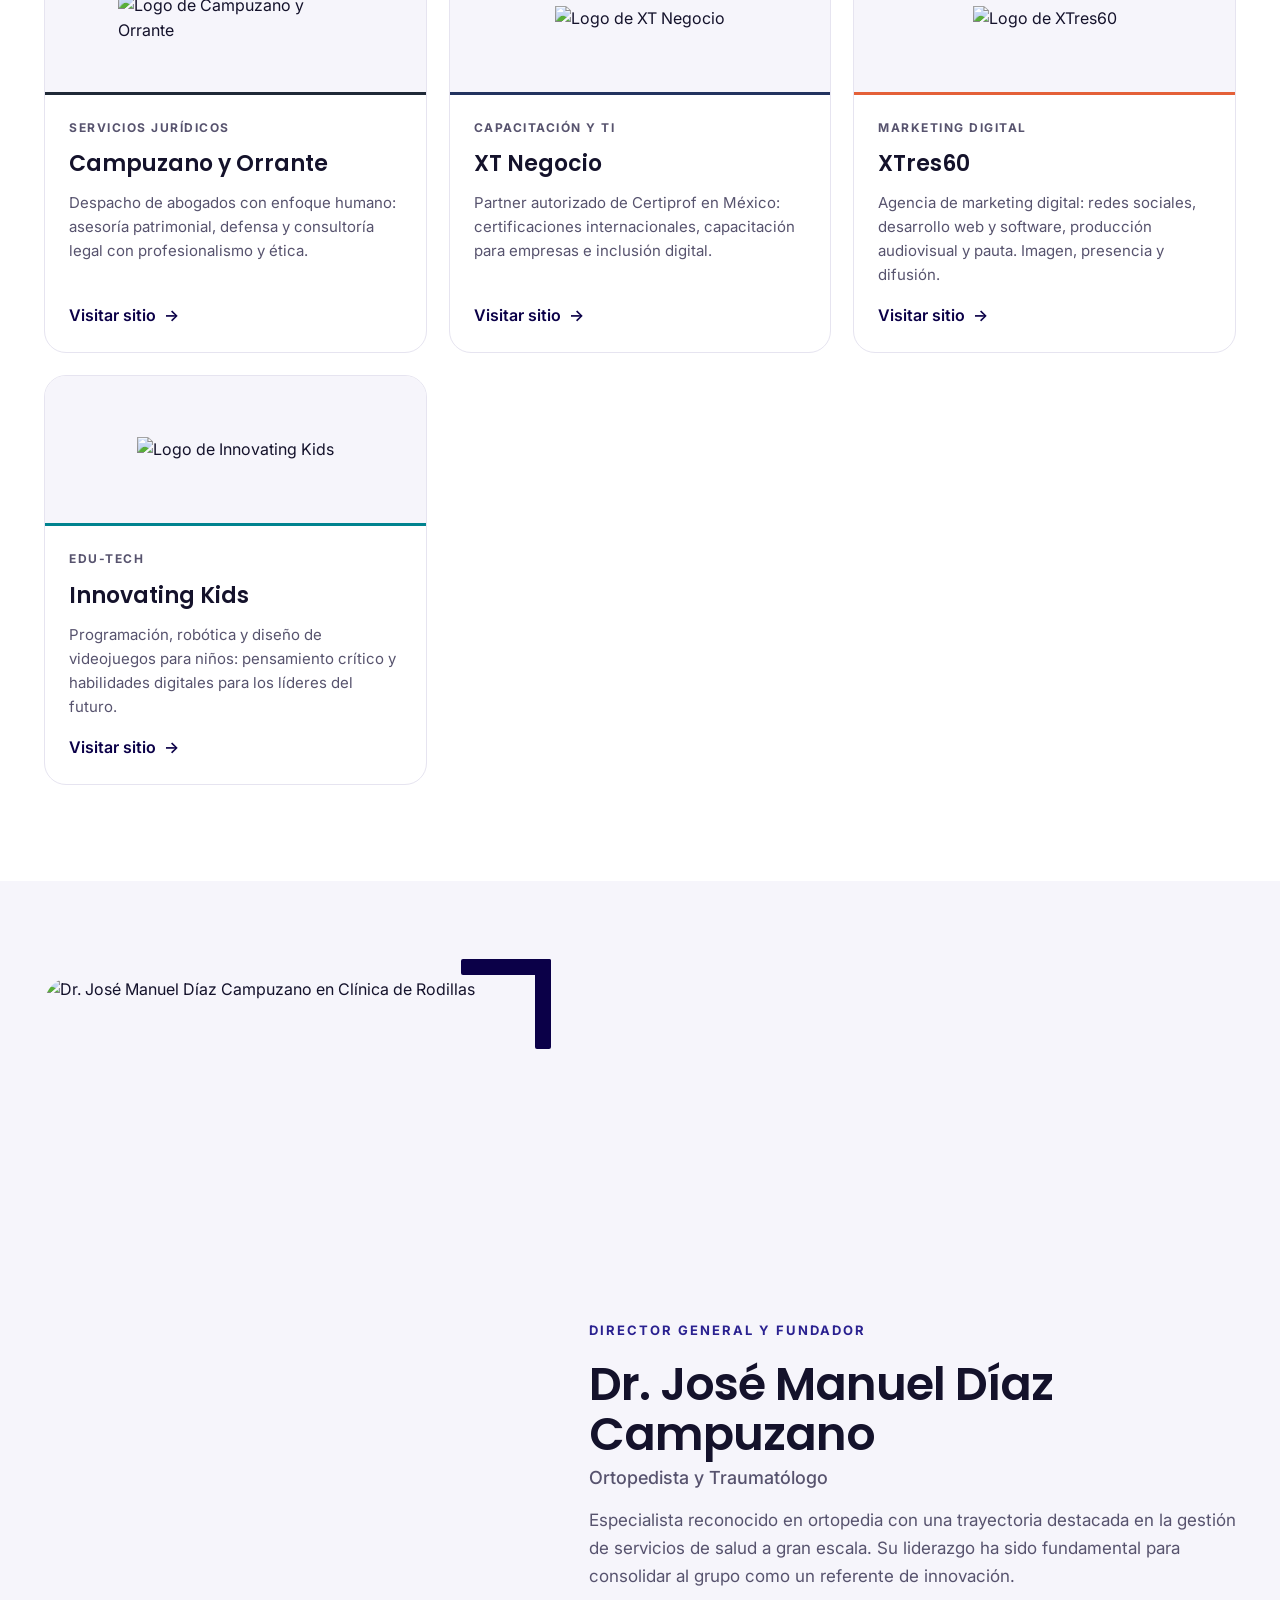
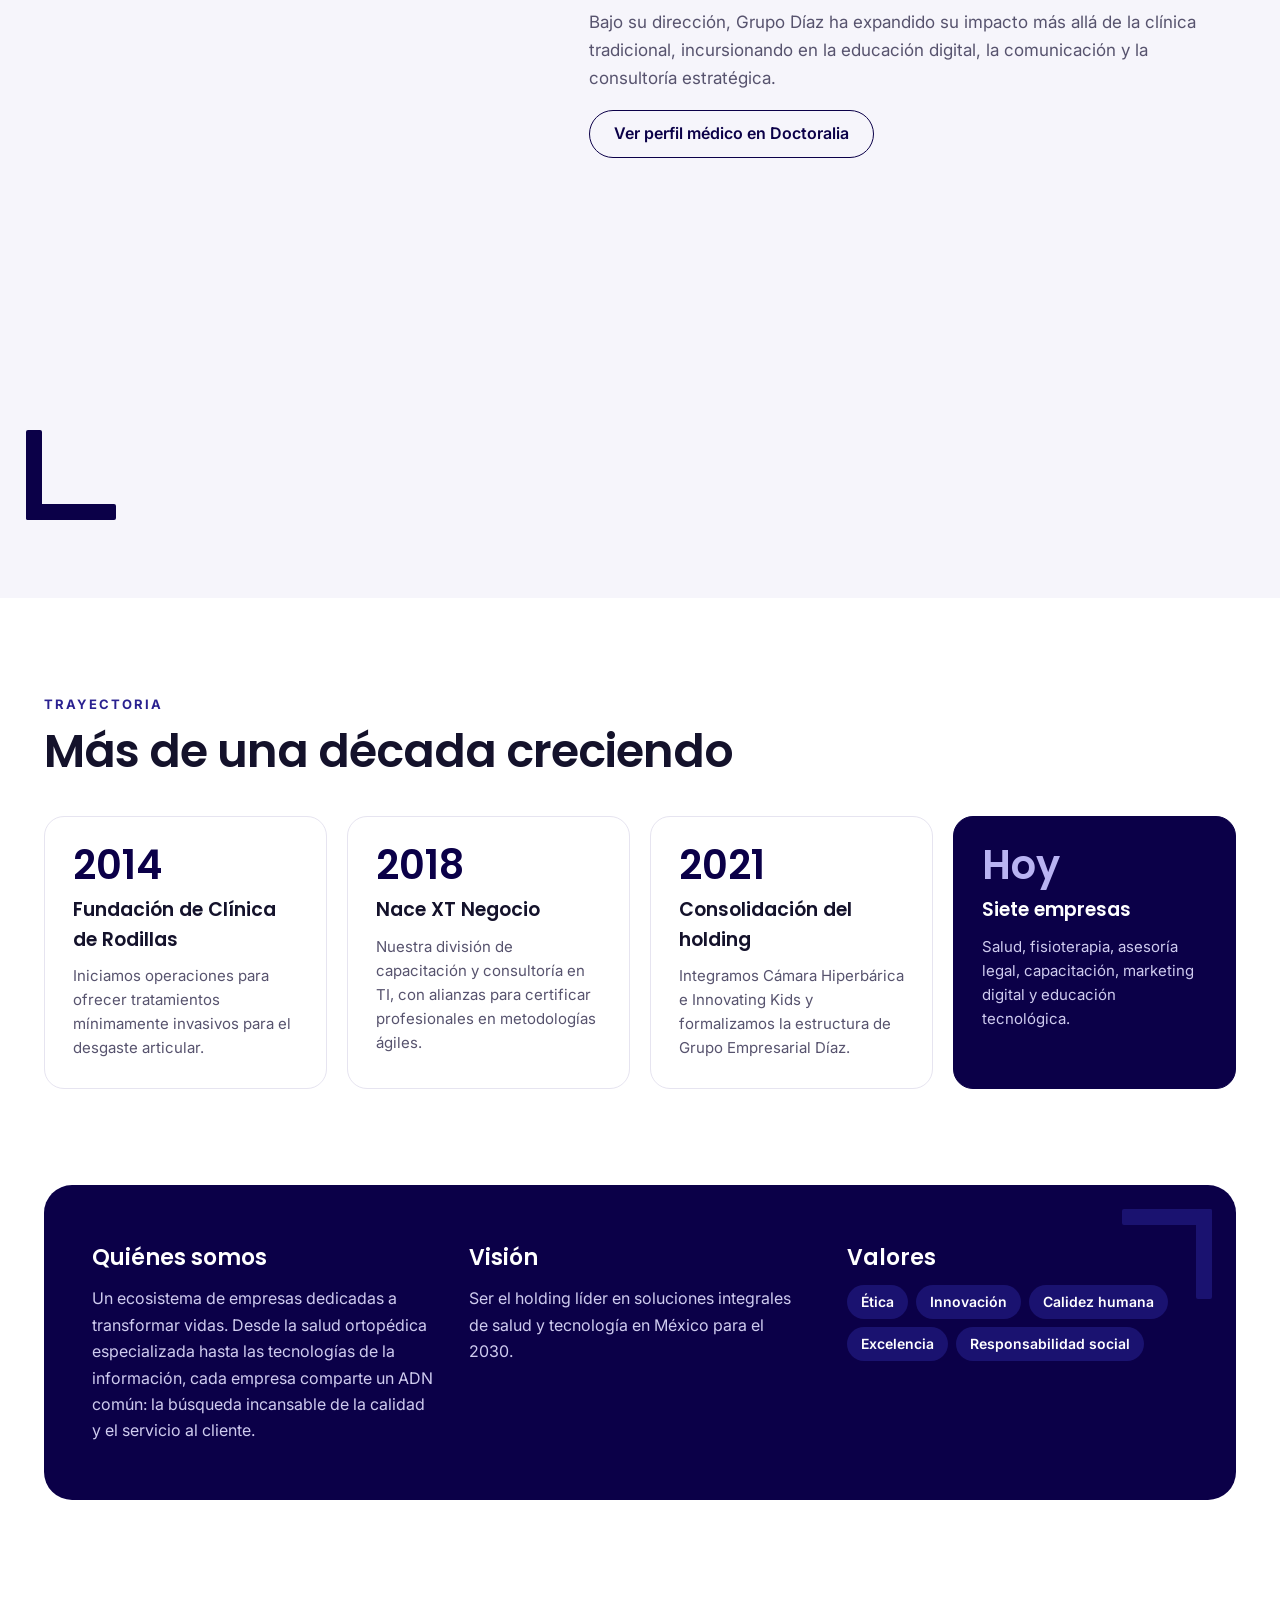
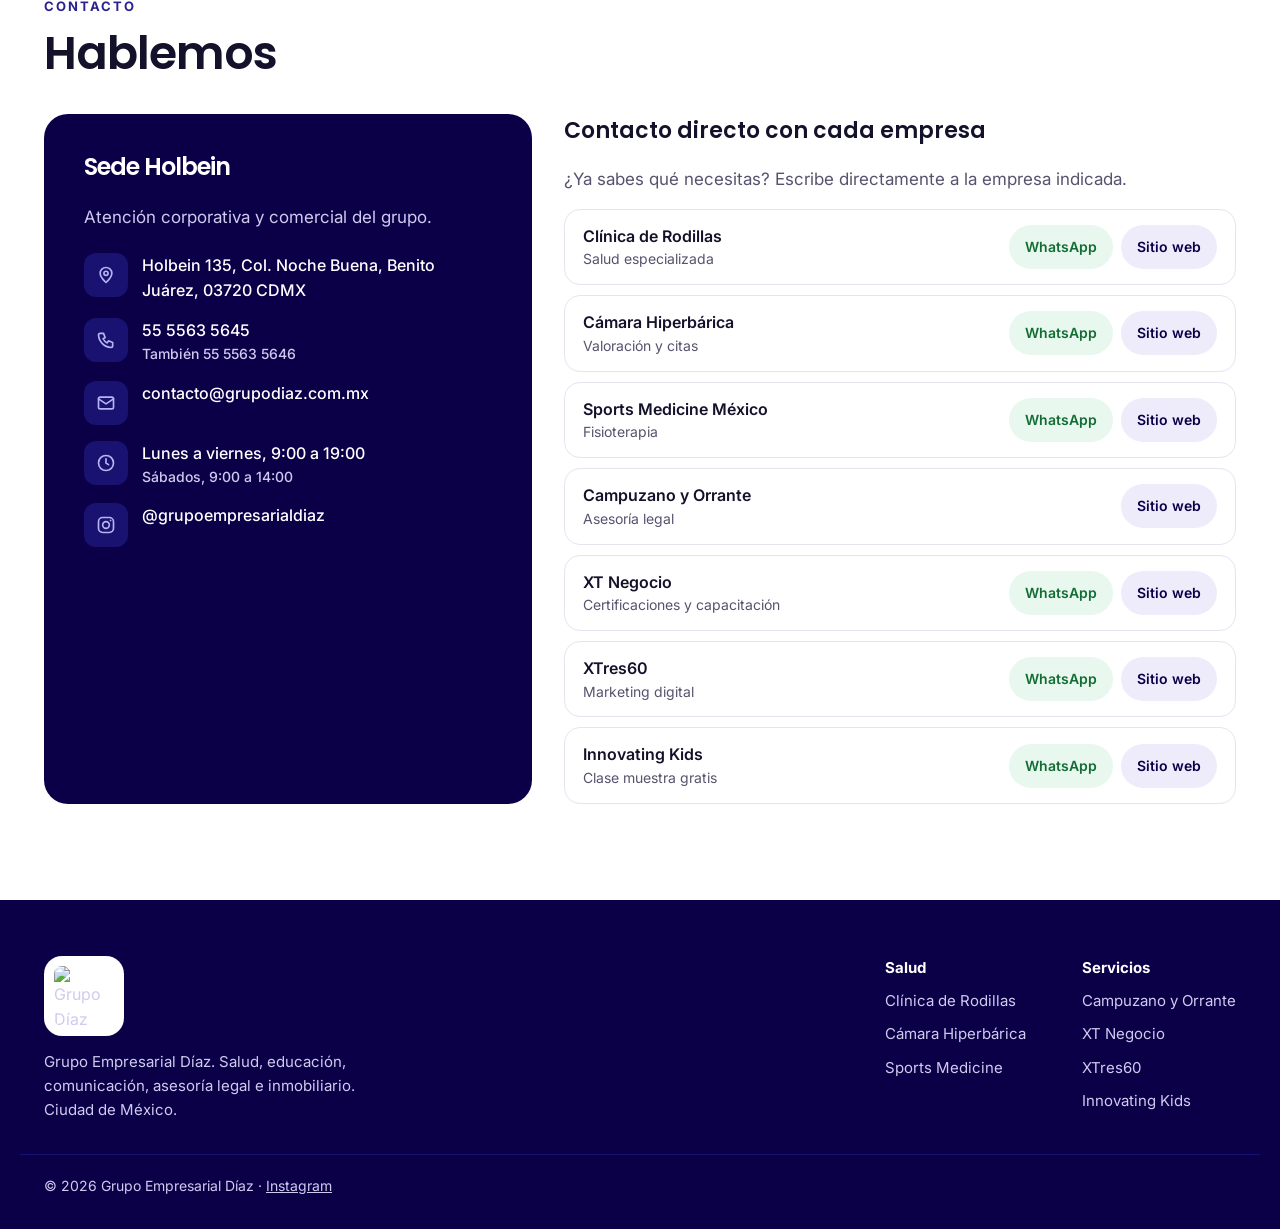
==== commit b30e99fc: "WhatsApp de Clínica de Rodillas y Sports Medicine en el directorio Co-Authored-By: Claude Opus 5.5 <" ====
--- a/index.html
+++ b/index.html
@@ -262,9 +262,9 @@
             <h3>Contacto directo con cada empresa</h3>
             <p class="lead">¿Ya sabes qué necesitas? Escribe directamente a la empresa indicada.</p>
             <ul class="direct-list">
-              <li><span class="who"><strong>Clínica de Rodillas</strong><span>Salud especializada</span></span><span class="actions"><a class="pill-btn pill-site" href="https://clinicaderodillas.com.mx/" target="_blank" rel="noopener">Sitio web</a></span></li>
+              <li><span class="who"><strong>Clínica de Rodillas</strong><span>Salud especializada</span></span><span class="actions"><a class="pill-btn pill-wa" href="https://wa.me/525535010034" target="_blank" rel="noopener">WhatsApp</a><a class="pill-btn pill-site" href="https://clinicaderodillas.com.mx/" target="_blank" rel="noopener">Sitio web</a></span></li>
               <li><span class="who"><strong>Cámara Hiperbárica</strong><span>Valoración y citas</span></span><span class="actions"><a class="pill-btn pill-wa" href="https://wa.me/525552078070" target="_blank" rel="noopener">WhatsApp</a><a class="pill-btn pill-site" href="https://camarahiperbarica.mx/" target="_blank" rel="noopener">Sitio web</a></span></li>
-              <li><span class="who"><strong>Sports Medicine México</strong><span>Fisioterapia</span></span><span class="actions"><a class="pill-btn pill-site" href="https://sportsmedicine.com.mx/" target="_blank" rel="noopener">Sitio web</a></span></li>
+              <li><span class="who"><strong>Sports Medicine México</strong><span>Fisioterapia</span></span><span class="actions"><a class="pill-btn pill-wa" href="https://wa.me/525535010034" target="_blank" rel="noopener">WhatsApp</a><a class="pill-btn pill-site" href="https://sportsmedicine.com.mx/" target="_blank" rel="noopener">Sitio web</a></span></li>
               <li><span class="who"><strong>Campuzano y Orrante</strong><span>Asesoría legal</span></span><span class="actions"><a class="pill-btn pill-site" href="http://campuzanoyorrante.com.mx/" target="_blank" rel="noopener">Sitio web</a></span></li>
               <li><span class="who"><strong>XT Negocio</strong><span>Certificaciones y capacitación</span></span><span class="actions"><a class="pill-btn pill-wa" href="https://wa.me/525543943214" target="_blank" rel="noopener">WhatsApp</a><a class="pill-btn pill-site" href="https://www.xtnegocio.com.mx/" target="_blank" rel="noopener">Sitio web</a></span></li>
               <li><span class="who"><strong>XTres60</strong><span>Marketing digital</span></span><span class="actions"><a class="pill-btn pill-wa" href="https://wa.me/525554768850" target="_blank" rel="noopener">WhatsApp</a><a class="pill-btn pill-site" href="https://x360.com.mx/" target="_blank" rel="noopener">Sitio web</a></span></li>
